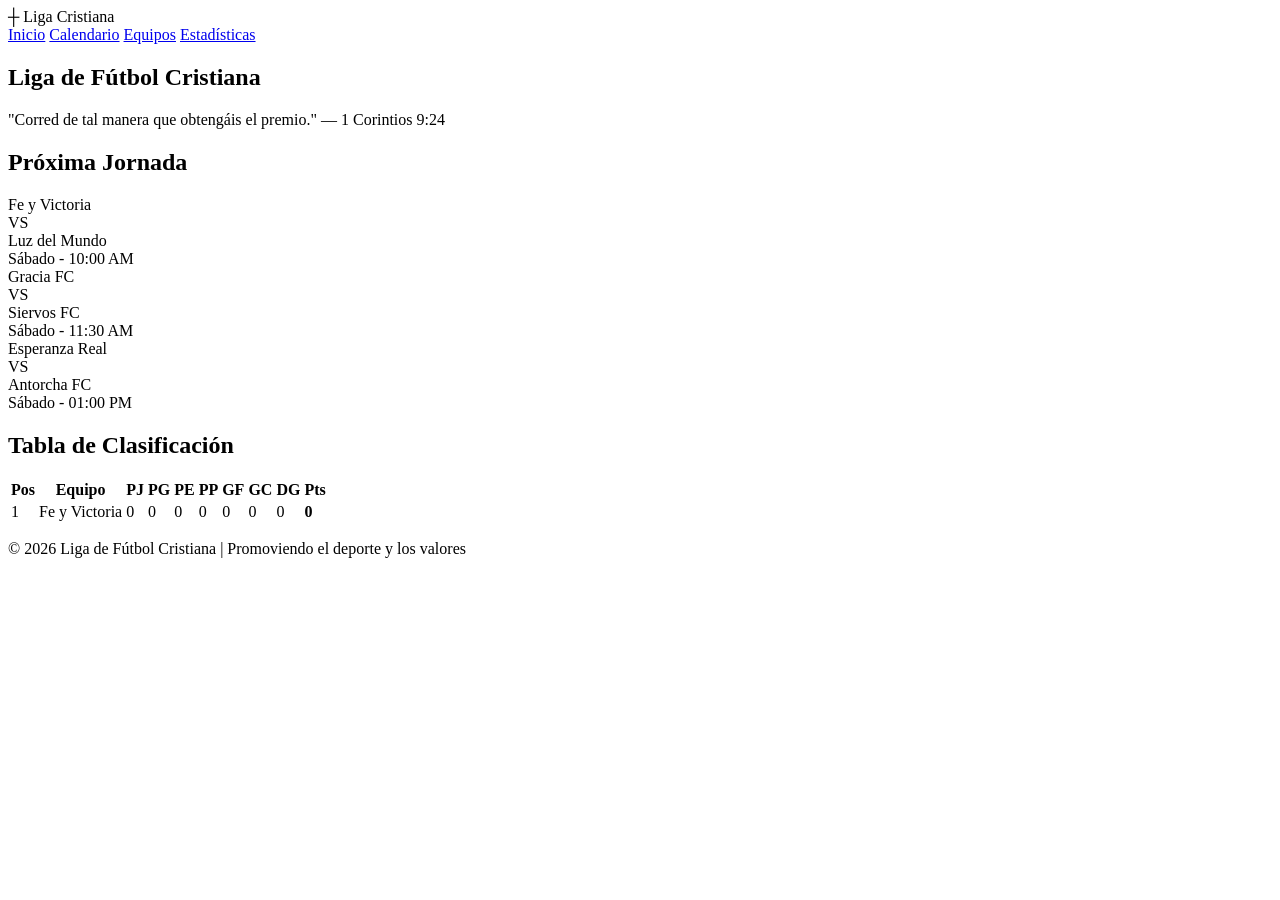
==== index.html @ fff367e8 "Add files via upload" ====
<!DOCTYPE html>
<html lang="es">
<head>
  <meta charset="UTF-8">
  <meta name="viewport" content="width=device-width, initial-scale=1.0">
  <title>Liga de Fútbol Cristiana</title>
  <link rel="stylesheet" href="css/style.css">
  <!-- Fuente de Google Fonts -->
  <link rel="preconnect" href="https://fonts.googleapis.com">
  <link rel="preconnect" href="https://fonts.gstatic.com" crossorigin>
  <link href="https://fonts.googleapis.com/css2?family=Poppins:wght@400;600;700&display=swap" rel="stylesheet">
</head>
<body>

  <!-- Encabezado / Navegación -->
  <header class="navbar">
    <div class="logo">
      <span class="cross-icon">┼</span> Liga Cristiana
    </div>
    <nav class="nav-links">
      <a href="index.html" class="active">Inicio</a>
      <a href="calendario.html">Calendario</a>
      <a href="equipos.html">Equipos</a>
      <a href="estadisticas.html">Estadísticas</a>
    </nav>
  </header>

  <!-- Banner Principal -->
  <section class="hero">
    <div class="hero-content">
      <h1>Liga de Fútbol Cristiana</h1>
      <p class="verse">"Corred de tal manera que obtengáis el premio." — 1 Corintios 9:24</p>
    </div>
  </section>

  <!-- Contenido Principal -->
  <main class="container">

    <!-- Sección Próximos Partidos -->
    <section class="section">
      <h2 class="section-title">Próxima Jornada</h2>
      <div class="matches-grid" id="proxima-jornada">
        <!-- Tarjeta de Partido 1 -->
        <div class="match-card">
          <div class="team"><span>Fe y Victoria</span></div>
          <div class="vs">VS</div>
          <div class="team"><span>Luz del Mundo</span></div>
          <div class="match-info">Sábado - 10:00 AM</div>
        </div>
        <!-- Tarjeta de Partido 2 -->
        <div class="match-card">
          <div class="team"><span>Gracia FC</span></div>
          <div class="vs">VS</div>
          <div class="team"><span>Siervos FC</span></div>
          <div class="match-info">Sábado - 11:30 AM</div>
        </div>
        <!-- Tarjeta de Partido 3 -->
        <div class="match-card">
          <div class="team"><span>Esperanza Real</span></div>
          <div class="vs">VS</div>
          <div class="team"><span>Antorcha FC</span></div>
          <div class="match-info">Sábado - 01:00 PM</div>
        </div>
      </div>
    </section>

    <!-- Sección Tabla de Posiciones -->
    <section class="section">
      <h2 class="section-title">Tabla de Clasificación</h2>
      <div class="table-container">
        <table class="data-table" id="tabla-posiciones">
          <thead>
            <tr>
              <th>Pos</th>
              <th class="text-left">Equipo</th>
              <th>PJ</th>
              <th>PG</th>
              <th>PE</th>
              <th>PP</th>
              <th>GF</th>
              <th>GC</th>
              <th>DG</th>
              <th>Pts</th>
            </tr>
          </thead>
          <tbody>
            <!-- Aquí cargaremos los datos reales con JS en el Paso 2 -->
            <tr>
              <td>1</td>
              <td class="text-left team-name">Fe y Victoria</td>
              <td>0</td><td>0</td><td>0</td><td>0</td><td>0</td><td>0</td><td>0</td>
              <td><strong>0</strong></td>
            </tr>
          </tbody>
        </table>
      </div>
    </section>

  </main>

  <footer>
    <p>&copy; 2026 Liga de Fútbol Cristiana | Promoviendo el deporte y los valores</p>
  </footer>

  <script src="js/main.js"></script>
</body>
</html>
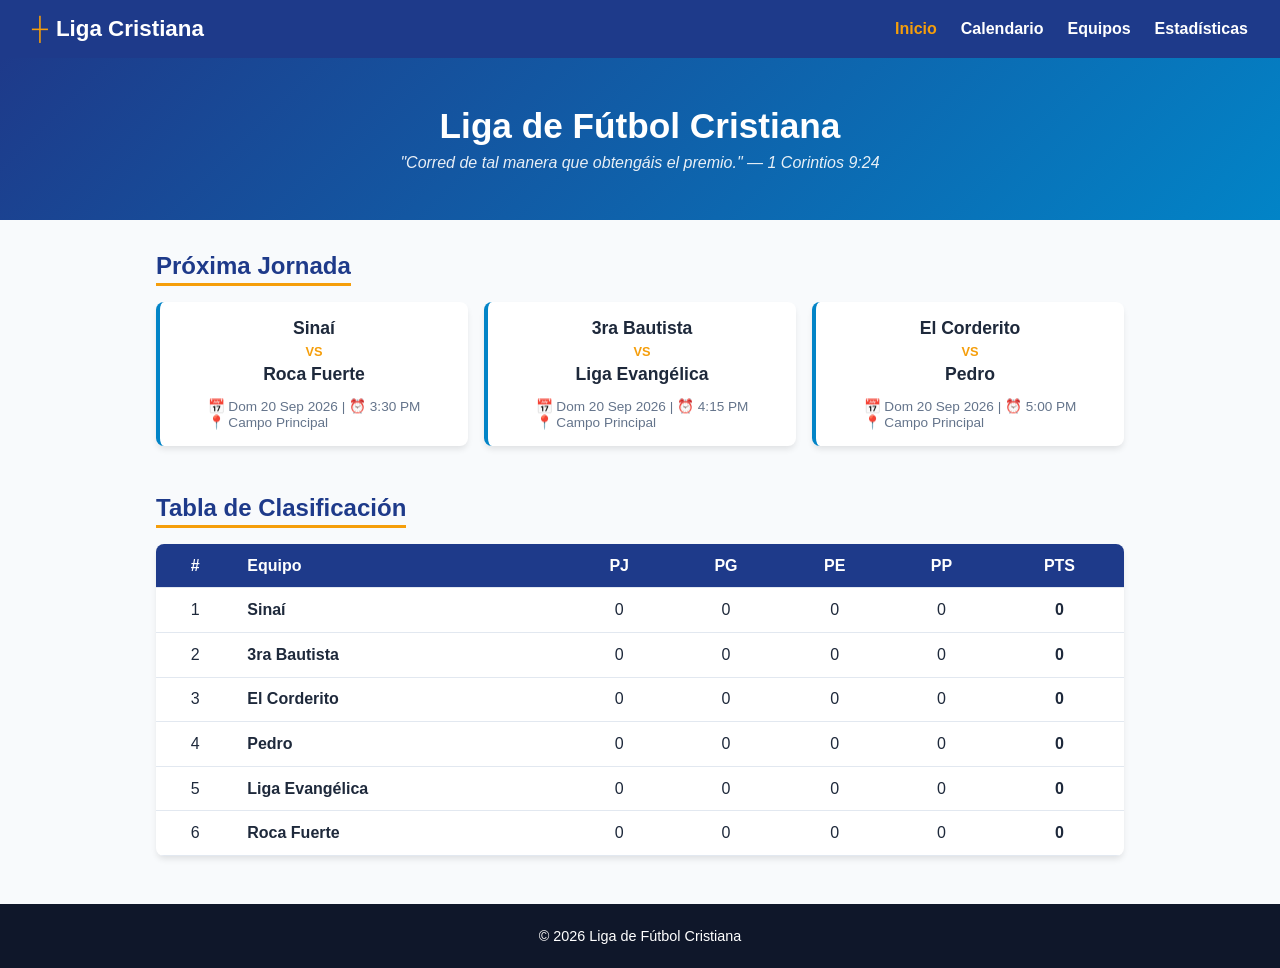
==== commit 8c3f004f: "Update index.html" ====
--- a/index.html
+++ b/index.html
@@ -3,20 +3,13 @@
 <head>
   <meta charset="UTF-8">
   <meta name="viewport" content="width=device-width, initial-scale=1.0">
-  <title>Liga de Fútbol Cristiana</title>
+  <title>Inicio - Liga Cristiana</title>
   <link rel="stylesheet" href="css/style.css">
-  <!-- Fuente de Google Fonts -->
-  <link rel="preconnect" href="https://fonts.googleapis.com">
-  <link rel="preconnect" href="https://fonts.gstatic.com" crossorigin>
   <link href="https://fonts.googleapis.com/css2?family=Poppins:wght@400;600;700&display=swap" rel="stylesheet">
 </head>
 <body>
-
-  <!-- Encabezado / Navegación -->
   <header class="navbar">
-    <div class="logo">
-      <span class="cross-icon">┼</span> Liga Cristiana
-    </div>
+    <div class="logo"><span class="cross-icon">┼</span> Liga Cristiana</div>
     <nav class="nav-links">
       <a href="index.html" class="active">Inicio</a>
       <a href="calendario.html">Calendario</a>
@@ -25,81 +18,44 @@
     </nav>
   </header>
 
-  <!-- Banner Principal -->
   <section class="hero">
-    <div class="hero-content">
-      <h1>Liga de Fútbol Cristiana</h1>
-      <p class="verse">"Corred de tal manera que obtengáis el premio." — 1 Corintios 9:24</p>
-    </div>
+    <h1>Liga de Fútbol Cristiana</h1>
+    <p class="verse">"Corred de tal manera que obtengáis el premio." — 1 Corintios 9:24</p>
   </section>
 
-  <!-- Contenido Principal -->
   <main class="container">
-
-    <!-- Sección Próximos Partidos -->
     <section class="section">
       <h2 class="section-title">Próxima Jornada</h2>
-      <div class="matches-grid" id="proxima-jornada">
-        <!-- Tarjeta de Partido 1 -->
-        <div class="match-card">
-          <div class="team"><span>Fe y Victoria</span></div>
-          <div class="vs">VS</div>
-          <div class="team"><span>Luz del Mundo</span></div>
-          <div class="match-info">Sábado - 10:00 AM</div>
-        </div>
-        <!-- Tarjeta de Partido 2 -->
-        <div class="match-card">
-          <div class="team"><span>Gracia FC</span></div>
-          <div class="vs">VS</div>
-          <div class="team"><span>Siervos FC</span></div>
-          <div class="match-info">Sábado - 11:30 AM</div>
-        </div>
-        <!-- Tarjeta de Partido 3 -->
-        <div class="match-card">
-          <div class="team"><span>Esperanza Real</span></div>
-          <div class="vs">VS</div>
-          <div class="team"><span>Antorcha FC</span></div>
-          <div class="match-info">Sábado - 01:00 PM</div>
-        </div>
+      <div class="matches-grid" id="proximos-partidos">
+        <!-- Se llena automáticamente desde data.json -->
       </div>
     </section>
 
-    <!-- Sección Tabla de Posiciones -->
     <section class="section">
       <h2 class="section-title">Tabla de Clasificación</h2>
       <div class="table-container">
-        <table class="data-table" id="tabla-posiciones">
+        <table class="data-table">
           <thead>
             <tr>
-              <th>Pos</th>
+              <th>#</th>
               <th class="text-left">Equipo</th>
               <th>PJ</th>
               <th>PG</th>
               <th>PE</th>
               <th>PP</th>
-              <th>GF</th>
-              <th>GC</th>
-              <th>DG</th>
-              <th>Pts</th>
+              <th>PTS</th>
             </tr>
           </thead>
-          <tbody>
-            <!-- Aquí cargaremos los datos reales con JS en el Paso 2 -->
-            <tr>
-              <td>1</td>
-              <td class="text-left team-name">Fe y Victoria</td>
-              <td>0</td><td>0</td><td>0</td><td>0</td><td>0</td><td>0</td><td>0</td>
-              <td><strong>0</strong></td>
-            </tr>
+          <tbody id="tabla-posiciones">
+            <!-- Se llena automáticamente desde data.json -->
           </tbody>
         </table>
       </div>
     </section>
-
   </main>
 
   <footer>
-    <p>&copy; 2026 Liga de Fútbol Cristiana | Promoviendo el deporte y los valores</p>
+    <p>&copy; 2026 Liga de Fútbol Cristiana</p>
   </footer>
 
   <script src="js/main.js"></script>
--- a/css/style.css
+++ b/css/style.css
@@ -0,0 +1,179 @@
+:root {
+  --primary: #1e3a8a;
+  --secondary: #0284c7;
+  --accent: #f59e0b;
+  --bg-light: #f8fafc;
+  --text-dark: #1e293b;
+  --card-bg: #ffffff;
+}
+
+* {
+  box-sizing: border-box;
+  margin: 0;
+  padding: 0;
+  font-family: 'Poppins', sans-serif;
+}
+
+body {
+  background-color: var(--bg-light);
+  color: var(--text-dark);
+}
+
+.navbar {
+  background-color: var(--primary);
+  color: white;
+  display: flex;
+  justify-content: space-between;
+  align-items: center;
+  padding: 1rem 2rem;
+  flex-wrap: wrap;
+}
+
+.logo {
+  font-size: 1.4rem;
+  font-weight: 700;
+  display: flex;
+  align-items: center;
+  gap: 0.5rem;
+}
+
+.cross-icon {
+  color: var(--accent);
+}
+
+.nav-links {
+  display: flex;
+  gap: 1.5rem;
+}
+
+.nav-links a {
+  color: white;
+  text-decoration: none;
+  font-weight: 600;
+  transition: color 0.3s;
+}
+
+.nav-links a:hover, .nav-links a.active {
+  color: var(--accent);
+}
+
+.hero {
+  background: linear-gradient(135deg, var(--primary), var(--secondary));
+  color: white;
+  text-align: center;
+  padding: 3rem 1rem;
+}
+
+.hero h1 {
+  font-size: 2.2rem;
+  margin-bottom: 0.5rem;
+}
+
+.verse {
+  font-style: italic;
+  opacity: 0.9;
+  font-size: 1rem;
+}
+
+.container {
+  max-width: 1000px;
+  margin: 2rem auto;
+  padding: 0 1rem;
+}
+
+.section {
+  margin-bottom: 3rem;
+}
+
+.section-title {
+  font-size: 1.5rem;
+  color: var(--primary);
+  margin-bottom: 1rem;
+  border-bottom: 3px solid var(--accent);
+  display: inline-block;
+  padding-bottom: 0.2rem;
+}
+
+.matches-grid {
+  display: grid;
+  grid-template-columns: repeat(auto-fit, minmax(280px, 1fr));
+  gap: 1rem;
+}
+
+.match-card {
+  background: var(--card-bg);
+  border-radius: 8px;
+  padding: 1rem;
+  display: flex;
+  flex-direction: column;
+  align-items: center;
+  box-shadow: 0 4px 6px -1px rgba(0, 0, 0, 0.1);
+  border-left: 4px solid var(--secondary);
+}
+
+.match-card .team {
+  font-weight: 600;
+  font-size: 1.1rem;
+}
+
+.match-card .vs {
+  font-size: 0.8rem;
+  font-weight: 700;
+  color: var(--accent);
+  margin: 0.3rem 0;
+}
+
+.match-info {
+  margin-top: 0.8rem;
+  font-size: 0.85rem;
+  color: #64748b;
+}
+
+.table-container {
+  overflow-x: auto;
+  background: var(--card-bg);
+  border-radius: 8px;
+  box-shadow: 0 4px 6px -1px rgba(0, 0, 0, 0.1);
+}
+
+.data-table {
+  width: 100%;
+  border-collapse: collapse;
+  text-align: center;
+}
+
+.data-table th, .data-table td {
+  padding: 0.8rem;
+  border-bottom: 1px solid #e2e8f0;
+}
+
+.data-table th {
+  background-color: var(--primary);
+  color: white;
+  font-weight: 600;
+}
+
+.data-table .text-left {
+  text-align: left;
+}
+
+.data-table tbody tr:hover {
+  background-color: #f1f5f9;
+}
+
+footer {
+  text-align: center;
+  padding: 1.5rem;
+  background-color: #0f172a;
+  color: white;
+  font-size: 0.9rem;
+  margin-top: 2rem;
+}
+
+@media (max-width: 600px) {
+  .navbar {
+    flex-direction: column;
+    gap: 1rem;
+  }
+  }
+  
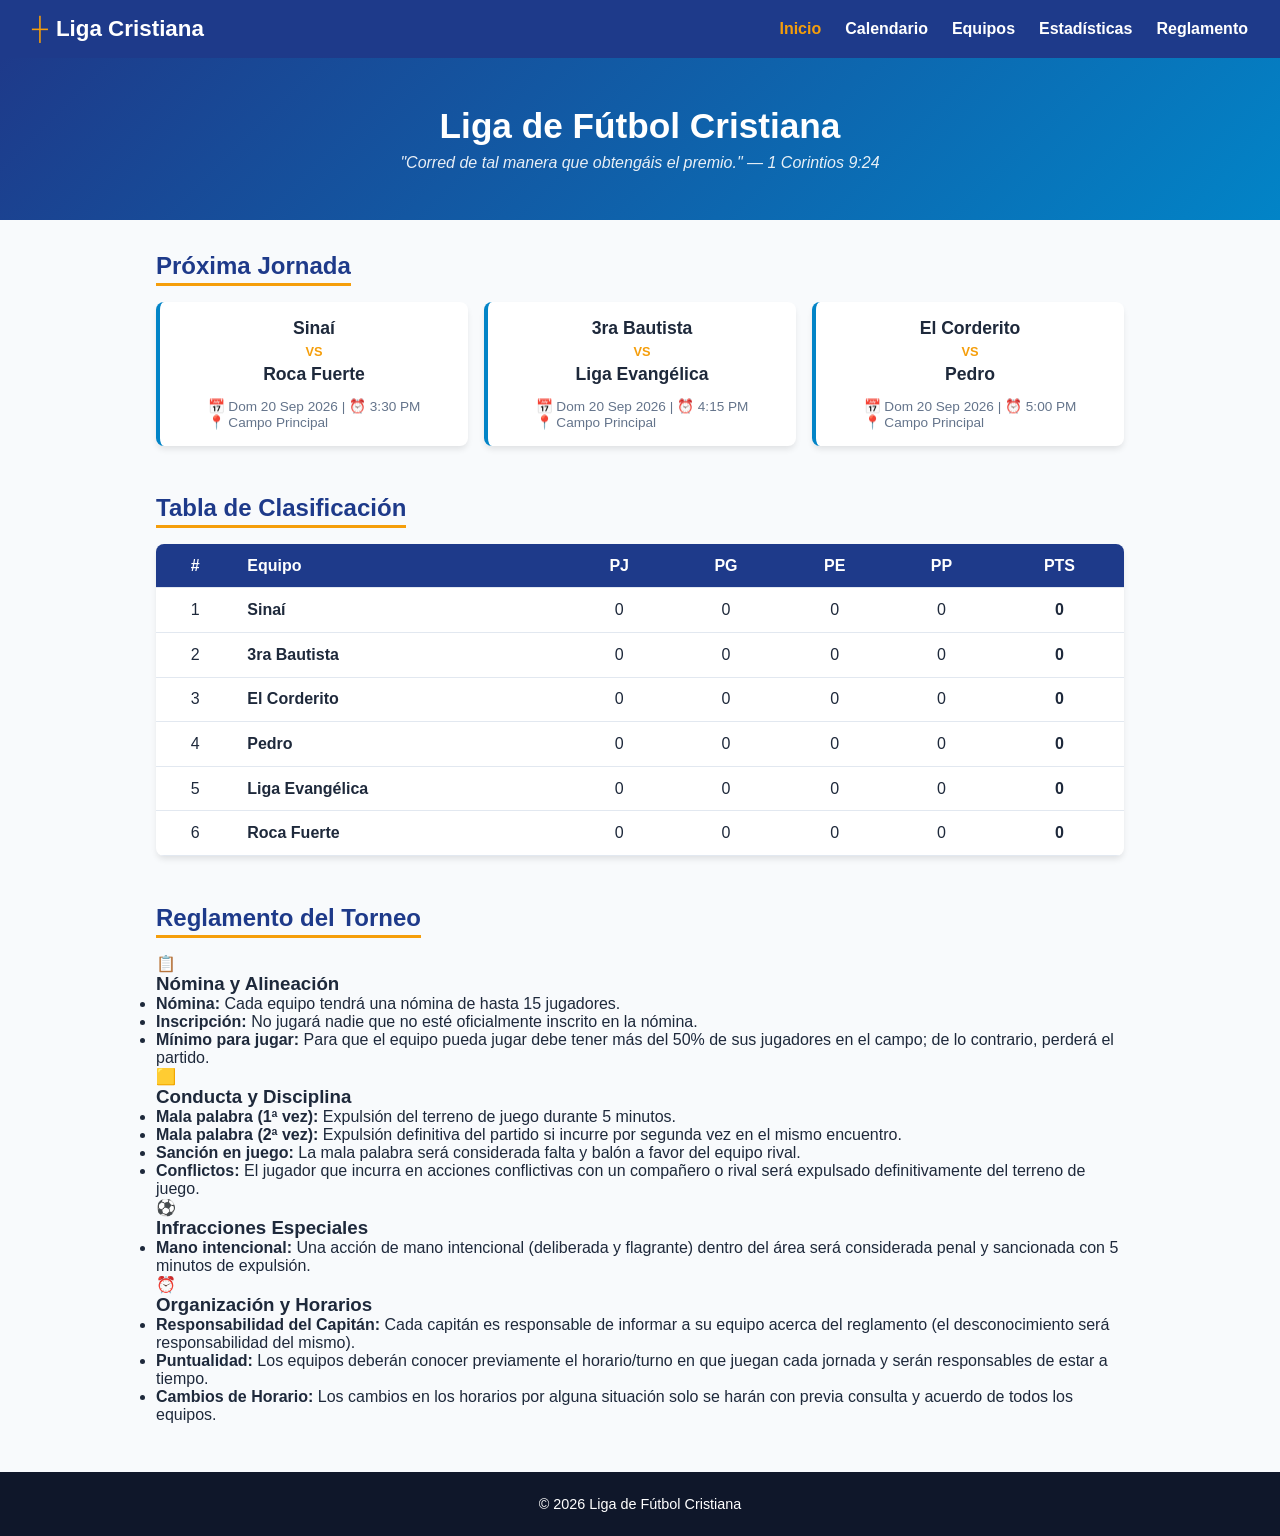
==== commit cf51c8f6: "Update index.html" ====
--- a/index.html
+++ b/index.html
@@ -15,6 +15,7 @@
       <a href="calendario.html">Calendario</a>
       <a href="equipos.html">Equipos</a>
       <a href="estadisticas.html">Estadísticas</a>
+      <a href="#reglamento">Reglamento</a>
     </nav>
   </header>
 
@@ -52,6 +53,64 @@
         </table>
       </div>
     </section>
+
+    <!-- Sección de Reglamento -->
+    <section class="section" id="reglamento">
+      <h2 class="section-title">Reglamento del Torneo</h2>
+      
+      <div class="rules-grid">
+        <!-- Tarjeta 1: Nómina y Alineación -->
+        <div class="rule-card">
+          <div class="rule-header">
+            <span class="rule-icon">📋</span>
+            <h3>Nómina y Alineación</h3>
+          </div>
+          <ul class="rule-list">
+            <li><strong>Nómina:</strong> Cada equipo tendrá una nómina de hasta 15 jugadores.</li>
+            <li><strong>Inscripción:</strong> No jugará nadie que no esté oficialmente inscrito en la nómina.</li>
+            <li><strong>Mínimo para jugar:</strong> Para que el equipo pueda jugar debe tener más del 50% de sus jugadores en el campo; de lo contrario, perderá el partido.</li>
+          </ul>
+        </div>
+
+        <!-- Tarjeta 2: Conducta y Vocabulario -->
+        <div class="rule-card highlight-card">
+          <div class="rule-header">
+            <span class="rule-icon">🟨</span>
+            <h3>Conducta y Disciplina</h3>
+          </div>
+          <ul class="rule-list">
+            <li><strong>Mala palabra (1ª vez):</strong> Expulsión del terreno de juego durante 5 minutos.</li>
+            <li><strong>Mala palabra (2ª vez):</strong> Expulsión definitiva del partido si incurre por segunda vez en el mismo encuentro.</li>
+            <li><strong>Sanción en juego:</strong> La mala palabra será considerada falta y balón a favor del equipo rival.</li>
+            <li><strong>Conflictos:</strong> El jugador que incurra en acciones conflictivas con un compañero o rival será expulsado definitivamente del terreno de juego.</li>
+          </ul>
+        </div>
+
+        <!-- Tarjeta 3: Infracciones Especiales -->
+        <div class="rule-card">
+          <div class="rule-header">
+            <span class="rule-icon">⚽</span>
+            <h3>Infracciones Especiales</h3>
+          </div>
+          <ul class="rule-list">
+            <li><strong>Mano intencional:</strong> Una acción de mano intencional (deliberada y flagrante) dentro del área será considerada penal y sancionada con 5 minutos de expulsión.</li>
+          </ul>
+        </div>
+
+        <!-- Tarjeta 4: Organización y Horarios -->
+        <div class="rule-card">
+          <div class="rule-header">
+            <span class="rule-icon">⏰</span>
+            <h3>Organización y Horarios</h3>
+          </div>
+          <ul class="rule-list">
+            <li><strong>Responsabilidad del Capitán:</strong> Cada capitán es responsable de informar a su equipo acerca del reglamento (el desconocimiento será responsabilidad del mismo).</li>
+            <li><strong>Puntualidad:</strong> Los equipos deberán conocer previamente el horario/turno en que juegan cada jornada y serán responsables de estar a tiempo.</li>
+            <li><strong>Cambios de Horario:</strong> Los cambios en los horarios por alguna situación solo se harán con previa consulta y acuerdo de todos los equipos.</li>
+          </ul>
+        </div>
+      </div>
+    </section>
   </main>
 
   <footer>
@@ -60,4 +119,5 @@
 
   <script src="js/main.js"></script>
 </body>
-</html>
+        </html>
+            
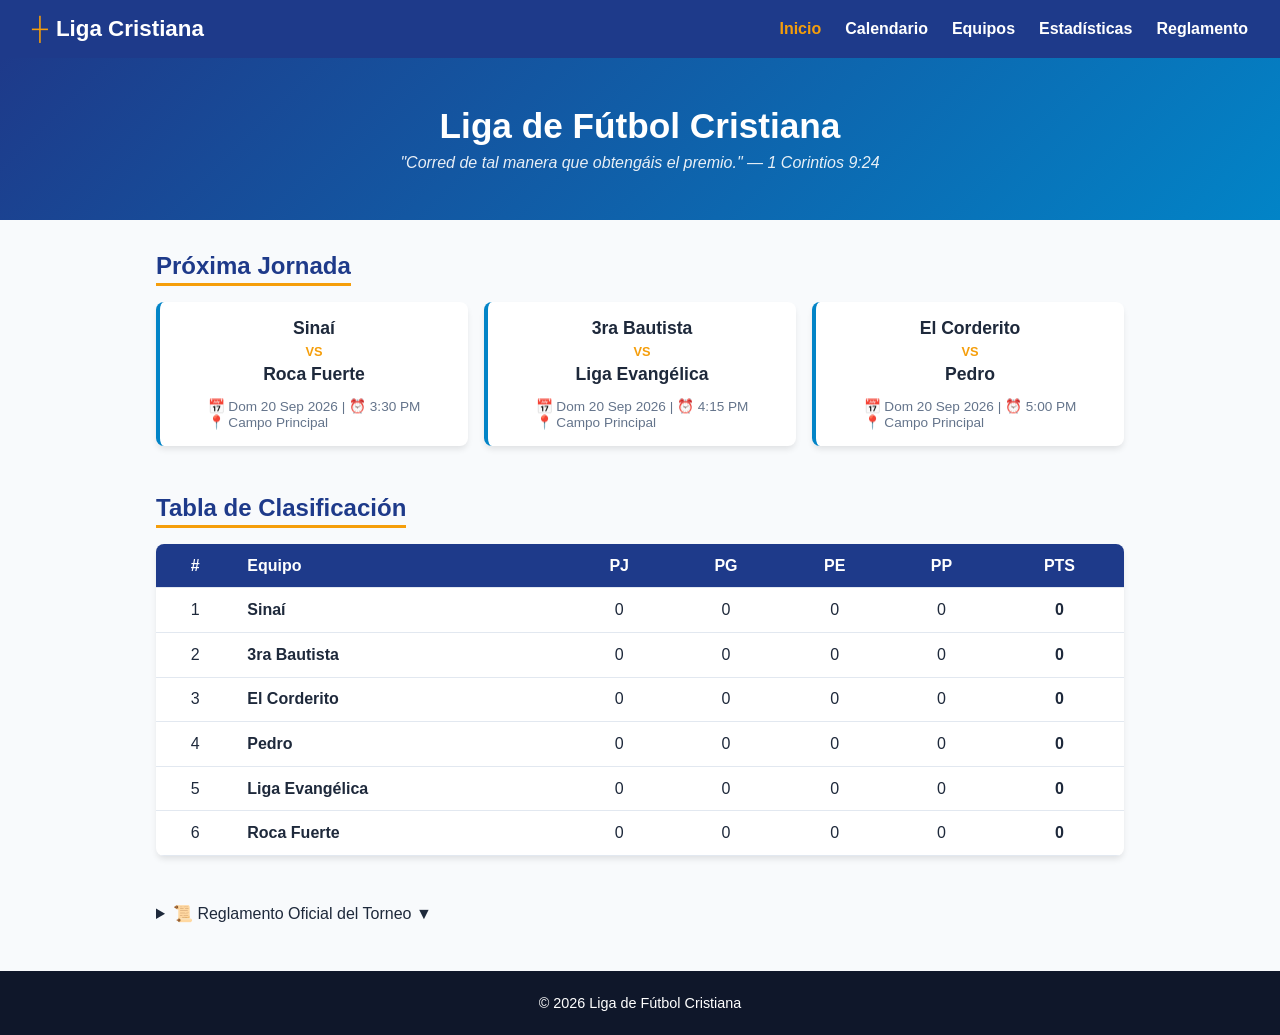
==== commit 5331eea7: "Update index.html" ====
--- a/index.html
+++ b/index.html
@@ -54,62 +54,67 @@
       </div>
     </section>
 
-    <!-- Sección de Reglamento -->
+    <!-- Sección de Reglamento Desplegable -->
     <section class="section" id="reglamento">
-      <h2 class="section-title">Reglamento del Torneo</h2>
-      
-      <div class="rules-grid">
-        <!-- Tarjeta 1: Nómina y Alineación -->
-        <div class="rule-card">
-          <div class="rule-header">
-            <span class="rule-icon">📋</span>
-            <h3>Nómina y Alineación</h3>
+      <details class="rules-accordion">
+        <summary class="rules-summary">
+          <span>📜 Reglamento Oficial del Torneo</span>
+          <span class="chevron">▼</span>
+        </summary>
+        
+        <div class="rules-grid">
+          <!-- Tarjeta 1: Nómina y Alineación -->
+          <div class="rule-card">
+            <div class="rule-header">
+              <span class="rule-icon">📋</span>
+              <h3>Nómina y Alineación</h3>
+            </div>
+            <ul class="rule-list">
+              <li><strong>Nómina:</strong> Cada equipo tendrá una nómina de hasta 15 jugadores.</li>
+              <li><strong>Inscripción:</strong> No jugará nadie que no esté oficialmente inscrito en la nómina.</li>
+              <li><strong>Mínimo para jugar:</strong> Para que el equipo pueda jugar debe tener más del 50% de sus jugadores en el campo; de lo contrario, perderá el partido.</li>
+            </ul>
           </div>
-          <ul class="rule-list">
-            <li><strong>Nómina:</strong> Cada equipo tendrá una nómina de hasta 15 jugadores.</li>
-            <li><strong>Inscripción:</strong> No jugará nadie que no esté oficialmente inscrito en la nómina.</li>
-            <li><strong>Mínimo para jugar:</strong> Para que el equipo pueda jugar debe tener más del 50% de sus jugadores en el campo; de lo contrario, perderá el partido.</li>
-          </ul>
+
+          <!-- Tarjeta 2: Conducta y Disciplina -->
+          <div class="rule-card highlight-card">
+            <div class="rule-header">
+              <span class="rule-icon">🟨</span>
+              <h3>Conducta y Disciplina</h3>
+            </div>
+            <ul class="rule-list">
+              <li><strong>Mala palabra (1ª vez):</strong> Expulsión del terreno de juego durante 5 minutos.</li>
+              <li><strong>Mala palabra (2ª vez):</strong> Expulsión definitiva del partido si incurre por segunda vez en el mismo encuentro.</li>
+              <li><strong>Sanción en juego:</strong> La mala palabra será considerada falta y balón a favor del equipo rival.</li>
+              <li><strong>Conflictos:</strong> El jugador que incurra en acciones conflictivas con un compañero o rival será expulsado definitivamente del terreno de juego.</li>
+            </ul>
+          </div>
+
+          <!-- Tarjeta 3: Infracciones Especiales -->
+          <div class="rule-card">
+            <div class="rule-header">
+              <span class="rule-icon">⚽</span>
+              <h3>Infracciones Especiales</h3>
+            </div>
+            <ul class="rule-list">
+              <li><strong>Mano intencional:</strong> Una acción de mano intencional (deliberada y flagrante) dentro del área será considerada penal y sancionada con 5 minutos de expulsión.</li>
+            </ul>
+          </div>
+
+          <!-- Tarjeta 4: Organización y Horarios -->
+          <div class="rule-card">
+            <div class="rule-header">
+              <span class="rule-icon">⏰</span>
+              <h3>Organización y Horarios</h3>
+            </div>
+            <ul class="rule-list">
+              <li><strong>Responsabilidad del Capitán:</strong> Cada capitán es responsable de informar a su equipo acerca del reglamento (el desconocimiento será responsabilidad del mismo).</li>
+              <li><strong>Puntualidad:</strong> Los equipos deberán conocer previamente el horario/turno en que juegan cada jornada y serán responsables de estar a tiempo.</li>
+              <li><strong>Cambios de Horario:</strong> Los cambios en los horarios por alguna situación solo se harán con previa consulta y acuerdo de todos los equipos.</li>
+            </ul>
+          </div>
         </div>
-
-        <!-- Tarjeta 2: Conducta y Vocabulario -->
-        <div class="rule-card highlight-card">
-          <div class="rule-header">
-            <span class="rule-icon">🟨</span>
-            <h3>Conducta y Disciplina</h3>
-          </div>
-          <ul class="rule-list">
-            <li><strong>Mala palabra (1ª vez):</strong> Expulsión del terreno de juego durante 5 minutos.</li>
-            <li><strong>Mala palabra (2ª vez):</strong> Expulsión definitiva del partido si incurre por segunda vez en el mismo encuentro.</li>
-            <li><strong>Sanción en juego:</strong> La mala palabra será considerada falta y balón a favor del equipo rival.</li>
-            <li><strong>Conflictos:</strong> El jugador que incurra en acciones conflictivas con un compañero o rival será expulsado definitivamente del terreno de juego.</li>
-          </ul>
-        </div>
-
-        <!-- Tarjeta 3: Infracciones Especiales -->
-        <div class="rule-card">
-          <div class="rule-header">
-            <span class="rule-icon">⚽</span>
-            <h3>Infracciones Especiales</h3>
-          </div>
-          <ul class="rule-list">
-            <li><strong>Mano intencional:</strong> Una acción de mano intencional (deliberada y flagrante) dentro del área será considerada penal y sancionada con 5 minutos de expulsión.</li>
-          </ul>
-        </div>
-
-        <!-- Tarjeta 4: Organización y Horarios -->
-        <div class="rule-card">
-          <div class="rule-header">
-            <span class="rule-icon">⏰</span>
-            <h3>Organización y Horarios</h3>
-          </div>
-          <ul class="rule-list">
-            <li><strong>Responsabilidad del Capitán:</strong> Cada capitán es responsable de informar a su equipo acerca del reglamento (el desconocimiento será responsabilidad del mismo).</li>
-            <li><strong>Puntualidad:</strong> Los equipos deberán conocer previamente el horario/turno en que juegan cada jornada y serán responsables de estar a tiempo.</li>
-            <li><strong>Cambios de Horario:</strong> Los cambios en los horarios por alguna situación solo se harán con previa consulta y acuerdo de todos los equipos.</li>
-          </ul>
-        </div>
-      </div>
+      </details>
     </section>
   </main>
 
@@ -119,5 +124,5 @@
 
   <script src="js/main.js"></script>
 </body>
-        </html>
-            
+  </html>
+  
